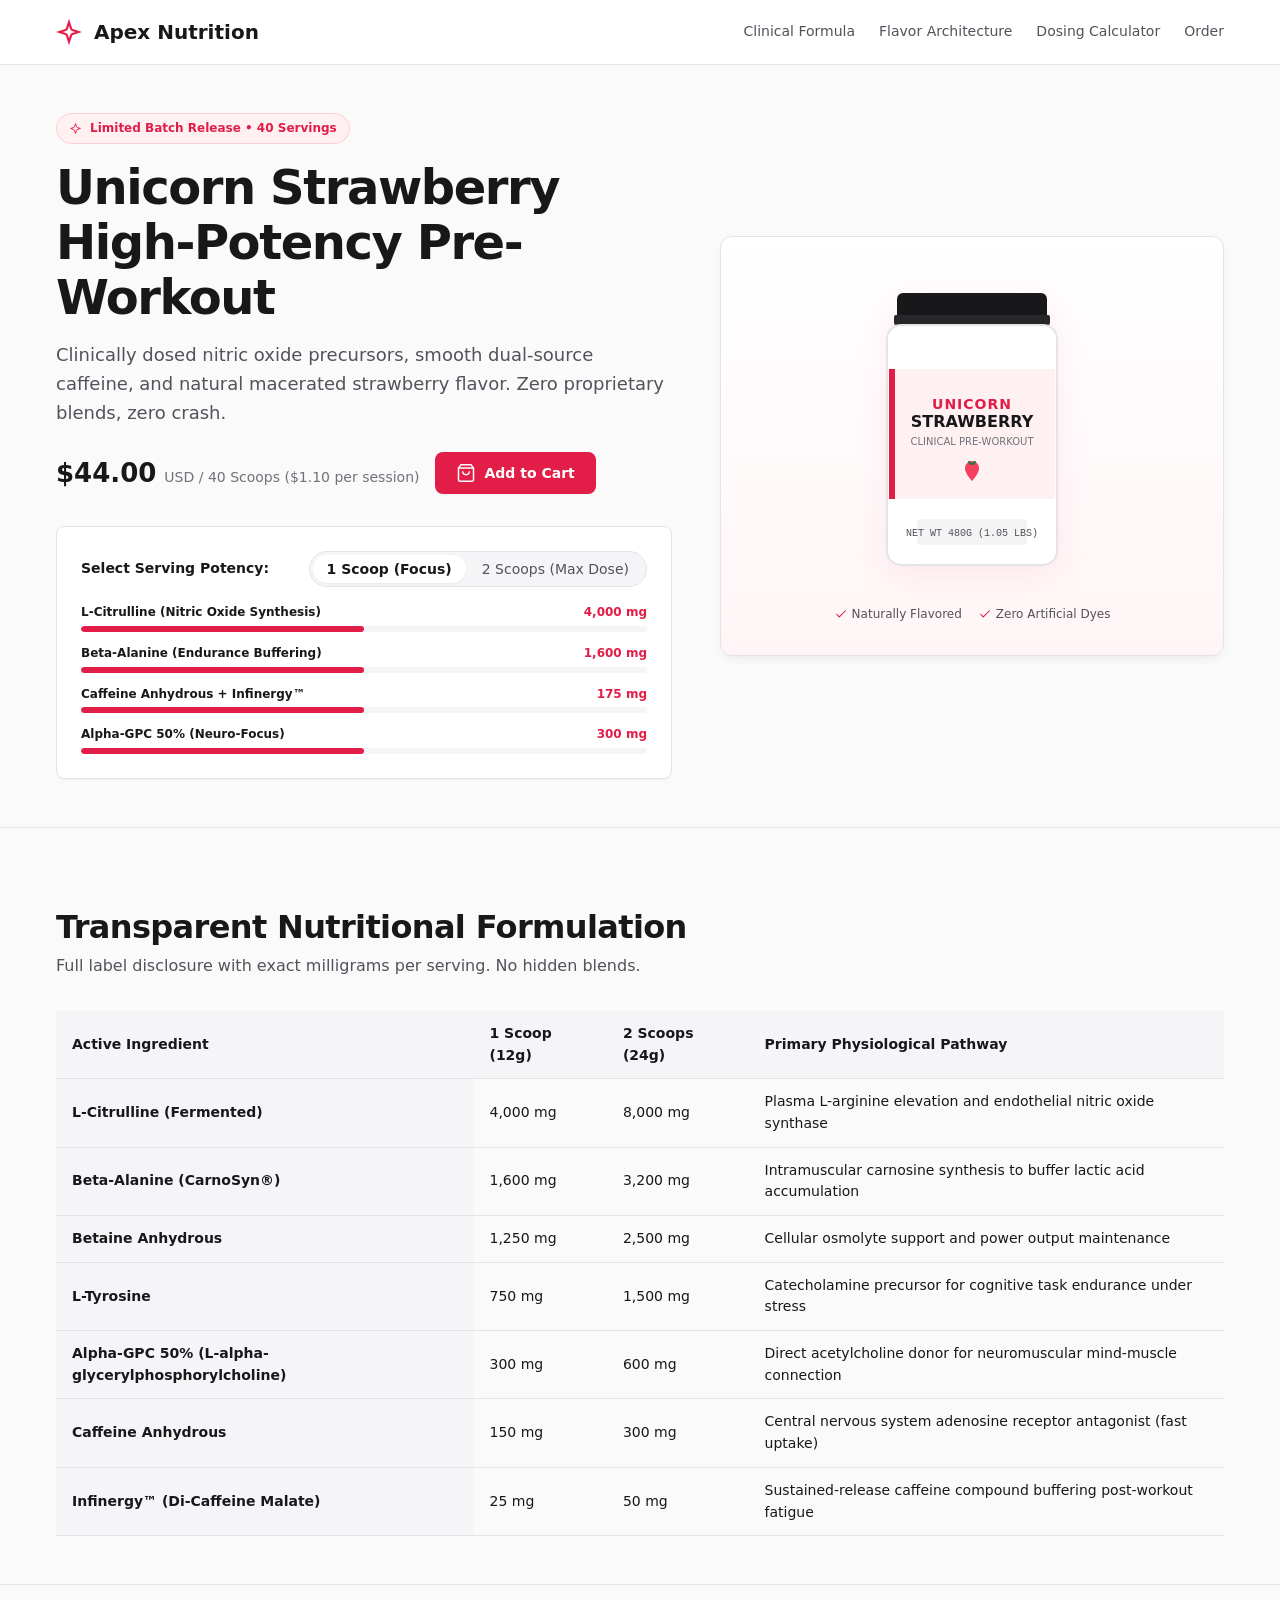
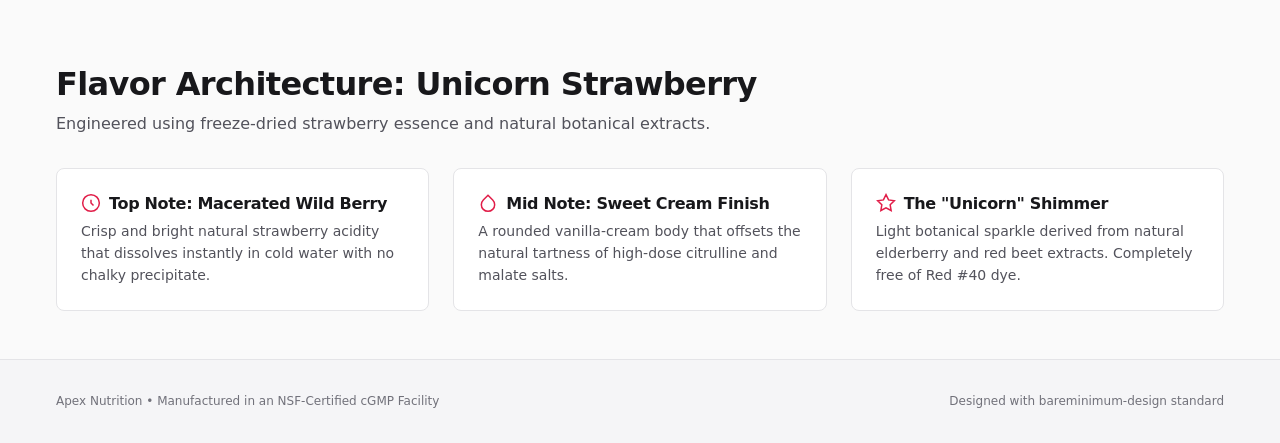
==== unicorn-strawberry-preworkout/index.html @ 386f0d98 "Update bareminimum-design with tailored palettes, purposeful animations, and preworkout demo" ====
<!DOCTYPE html>
<html lang="en">
<head>
  <meta charset="UTF-8">
  <meta name="viewport" content="width=device-width, initial-scale=1.0">
  <title>Unicorn Strawberry — High-Performance Pre-Workout</title>
  <link rel="stylesheet" href="../Skills/bareminimum-design/assets/bareminimum.css">
  <style>
    /* Cohesive Project-Tailored Color Palette: Unicorn Strawberry */
    :root {
      /* Brand Accent Family: Ripe Strawberry Ruby & Cream */
      --bm-accent: #e11d48;
      --bm-accent-hover: #be123c;
      --bm-accent-active: #9f1239;
      --bm-accent-subtle: #fff1f2;
      --bm-accent-border: #fecdd3;
      --bm-accent-contrast: #ffffff;
      --bm-focus-ring: rgba(225, 29, 72, 0.25);

      /* Clean, refined canvas */
      --bm-bg: #fafafa;
      --bm-surface: #f5f5f7;
      --bm-surface-raised: #ffffff;
      --bm-ink: #18181b;
      --bm-ink-muted: #52525b;
      --bm-border: #e4e4e7;

      /* Secondary theme highlights (Soft champagne pearl) */
      --berry-cream: #fff5f6;
      --berry-gold: #d97706;
    }

    /* Masthead */
    .site-header {
      border-bottom: 1px solid var(--bm-border);
      background-color: var(--bm-surface-raised);
      position: sticky;
      top: 0;
      z-index: 20;
    }

    .header-inner {
      display: flex;
      align-items: center;
      justify-content: space-between;
      height: 64px;
    }

    .brand-link {
      display: flex;
      align-items: center;
      gap: var(--bm-space-3);
      font-weight: 700;
      font-size: var(--bm-text-lg);
      color: var(--bm-ink);
      text-decoration: none;
    }

    .brand-mark {
      width: 26px;
      height: 26px;
      color: var(--bm-accent);
      flex-shrink: 0;
    }

    .header-nav {
      display: flex;
      align-items: center;
      gap: var(--bm-space-6);
    }

    .header-nav a {
      font-size: var(--bm-text-sm);
      font-weight: 500;
      color: var(--bm-ink-muted);
      text-decoration: none;
      transition: color var(--bm-duration-fast) var(--bm-ease-out);
    }

    .header-nav a:hover {
      color: var(--bm-accent);
    }

    /* Hero Section: 2-Column Split with Staggered Entrance */
    .hero-split {
      display: grid;
      grid-template-columns: 1.1fr 0.9fr;
      gap: var(--bm-space-12);
      align-items: center;
      padding-top: var(--bm-space-12);
      padding-bottom: var(--bm-space-12);
    }

    @media (max-width: 880px) {
      .hero-split {
        grid-template-columns: 1fr;
        gap: var(--bm-space-8);
      }
    }

    .flavor-tag {
      display: inline-flex;
      align-items: center;
      gap: var(--bm-space-2);
      padding: 5px 12px;
      background-color: var(--bm-accent-subtle);
      border: 1px solid var(--bm-accent-border);
      border-radius: var(--bm-radius-full);
      font-size: var(--bm-text-xs);
      font-weight: 600;
      color: var(--bm-accent);
      margin-bottom: var(--bm-space-4);
    }

    .hero-title {
      font-size: clamp(2.25rem, 3.8vw, 3rem);
      font-weight: 750;
      letter-spacing: -0.03em;
      line-height: 1.15;
      color: var(--bm-ink);
      margin-bottom: var(--bm-space-4);
    }

    .hero-lead {
      font-size: 1.125rem;
      line-height: 1.6;
      color: var(--bm-ink-muted);
      margin-bottom: var(--bm-space-6);
    }

    .action-group {
      display: flex;
      flex-wrap: wrap;
      align-items: center;
      gap: var(--bm-space-4);
      margin-bottom: var(--bm-space-8);
    }

    .price-block {
      display: flex;
      align-items: baseline;
      gap: var(--bm-space-2);
    }

    .price-main {
      font-size: 1.625rem;
      font-weight: 700;
      color: var(--bm-ink);
    }

    .price-servings {
      font-size: var(--bm-text-sm);
      color: var(--bm-ink-subtle);
    }

    /* Product Showcase Card & Visual */
    .showcase-card {
      background: linear-gradient(180deg, #ffffff 0%, var(--berry-cream) 100%);
      border: 1px solid var(--bm-border);
      border-radius: var(--bm-radius-lg);
      padding: var(--bm-space-8);
      box-shadow: var(--bm-shadow-md);
      display: flex;
      flex-direction: column;
      align-items: center;
      position: relative;
      transition: transform var(--bm-duration-normal) var(--bm-ease-out),
                  border-color var(--bm-duration-normal) var(--bm-ease-out);
    }

    .showcase-card:hover {
      border-color: var(--bm-accent-border);
      transform: translateY(-2px);
    }

    .tub-svg {
      width: 100%;
      max-width: 240px;
      height: auto;
      filter: drop-shadow(0 6px 16px rgba(225, 29, 72, 0.08));
    }

    /* Interactive Scoop Selector (Purposeful Animation) */
    .scoop-selector-card {
      margin-top: var(--bm-space-6);
      border: 1px solid var(--bm-border);
      border-radius: var(--bm-radius-md);
      background-color: var(--bm-surface-raised);
      padding: var(--bm-space-6);
      box-shadow: var(--bm-shadow-sm);
    }

    .selector-header {
      display: flex;
      align-items: center;
      justify-content: space-between;
      margin-bottom: var(--bm-space-4);
    }

    .selector-title {
      font-size: var(--bm-text-sm);
      font-weight: 650;
      color: var(--bm-ink);
    }

    .metrics-meter-list {
      display: flex;
      flex-direction: column;
      gap: var(--bm-space-3);
    }

    .meter-row {
      display: flex;
      flex-direction: column;
      gap: 4px;
    }

    .meter-labels {
      display: flex;
      justify-content: space-between;
      font-size: var(--bm-text-xs);
    }

    .meter-name {
      font-weight: 550;
      color: var(--bm-ink);
    }

    .meter-val {
      font-weight: 600;
      color: var(--bm-accent);
      font-variant-numeric: tabular-nums;
      transition: color var(--bm-duration-fast) var(--bm-ease-out);
    }

    .meter-track {
      width: 100%;
      height: 6px;
      background-color: var(--bm-surface);
      border-radius: var(--bm-radius-full);
      overflow: hidden;
    }

    .meter-bar {
      height: 100%;
      background-color: var(--bm-accent);
      border-radius: var(--bm-radius-full);
      transition: width var(--bm-duration-slow) var(--bm-ease-out);
    }

    /* Sections */
    .content-section {
      padding-top: var(--bm-space-12);
      padding-bottom: var(--bm-space-12);
      border-top: 1px solid var(--bm-border);
    }

    .section-title {
      font-size: var(--bm-text-2xl);
      font-weight: 700;
      letter-spacing: -0.02em;
      margin-bottom: var(--bm-space-2);
    }

    .section-lead {
      font-size: var(--bm-text-base);
      color: var(--bm-ink-muted);
      margin-bottom: var(--bm-space-8);
    }

    /* Supplement Facts Table (Data-Dense, Authentic) */
    .supplement-table {
      width: 100%;
      border-collapse: collapse;
      font-size: var(--bm-text-sm);
      margin-top: var(--bm-space-4);
    }

    .supplement-table th,
    .supplement-table td {
      padding: var(--bm-space-3) var(--bm-space-4);
      border-bottom: 1px solid var(--bm-border);
      text-align: left;
    }

    .supplement-table th {
      background-color: var(--bm-surface);
      font-weight: 600;
      color: var(--bm-ink);
    }

    .supplement-table tr:hover td {
      background-color: var(--bm-surface);
    }

    /* Flavor Notes Asymmetric Grid */
    .flavor-breakdown-grid {
      display: grid;
      grid-template-columns: 1fr 1fr 1fr;
      gap: var(--bm-space-6);
      margin-top: var(--bm-space-6);
    }

    @media (max-width: 768px) {
      .flavor-breakdown-grid {
        grid-template-columns: 1fr;
      }
    }

    .flavor-panel {
      background-color: var(--bm-surface-raised);
      border: 1px solid var(--bm-border);
      border-radius: var(--bm-radius-md);
      padding: var(--bm-space-6);
      transition: border-color var(--bm-duration-fast) var(--bm-ease-out);
    }

    .flavor-panel:hover {
      border-color: var(--bm-accent-border);
    }

    .flavor-panel-header {
      display: flex;
      align-items: center;
      gap: var(--bm-space-2);
      margin-bottom: var(--bm-space-2);
    }

    .flavor-panel h3 {
      font-size: var(--bm-text-base);
      font-weight: 650;
      margin: 0;
    }

    .flavor-panel p {
      font-size: var(--bm-text-sm);
      line-height: 1.55;
      color: var(--bm-ink-muted);
      margin: 0;
    }

    /* Site Footer */
    .site-footer {
      border-top: 1px solid var(--bm-border);
      padding: var(--bm-space-8) 0;
      background-color: var(--bm-surface);
      font-size: var(--bm-text-xs);
      color: var(--bm-ink-subtle);
    }

    .footer-inner {
      display: flex;
      justify-content: space-between;
      align-items: center;
      flex-wrap: wrap;
      gap: var(--bm-space-4);
    }
  </style>
</head>
<body>

  <!-- Masthead -->
  <header class="site-header">
    <div class="bm-container header-inner">
      <a href="#" class="brand-link">
        <!-- Lucide Sparkles Vector -->
        <svg class="brand-mark" viewBox="0 0 24 24" fill="none" stroke="currentColor" stroke-width="2">
          <path d="m12 3-1.912 5.813a2 2 0 0 1-1.275 1.275L3 12l5.813 1.912a2 2 0 0 1 1.275 1.275L12 21l1.912-5.813a2 2 0 0 1 1.275-1.275L21 12l-5.813-1.912a2 2 0 0 1-1.275-1.275L12 3Z"/>
        </svg>
        <span>Apex Nutrition</span>
      </a>

      <nav class="header-nav">
        <a href="#formula">Clinical Formula</a>
        <a href="#flavor-notes">Flavor Architecture</a>
        <a href="#dosing">Dosing Calculator</a>
        <a href="#order">Order</a>
      </nav>
    </div>
  </header>

  <main>
    <!-- 2-Column Split Hero (Anti-slop layout with staggered animation) -->
    <section class="bm-container">
      <div class="hero-split">
        <div class="hero-content bm-animate-fade">
          <div class="flavor-tag">
            <svg class="bm-icon" style="width: 13px; height: 13px;" viewBox="0 0 24 24">
              <path d="m12 3-1.912 5.813a2 2 0 0 1-1.275 1.275L3 12l5.813 1.912a2 2 0 0 1 1.275 1.275L12 21l1.912-5.813a2 2 0 0 1 1.275-1.275L21 12l-5.813-1.912a2 2 0 0 1-1.275-1.275L12 3Z"/>
            </svg>
            <span>Limited Batch Release &bull; 40 Servings</span>
          </div>

          <h1 class="hero-title">Unicorn Strawberry High-Potency Pre-Workout</h1>

          <p class="hero-lead">
            Clinically dosed nitric oxide precursors, smooth dual-source caffeine, and natural macerated strawberry flavor. Zero proprietary blends, zero crash.
          </p>

          <div class="action-group" id="order">
            <div class="price-block">
              <span class="price-main">$44.00</span>
              <span class="price-servings">USD / 40 Scoops ($1.10 per session)</span>
            </div>

            <button class="bm-button" id="cart-btn" onclick="addToCart()">
              <svg class="bm-icon" viewBox="0 0 24 24">
                <path d="M6 2 3 6v14a2 2 0 0 0 2 2h14a2 2 0 0 0 2-2V6l-3-4Z"/>
                <path d="M3 6h18"/>
                <path d="M16 10a4 4 0 0 1-8 0"/>
              </svg>
              <span>Add to Cart</span>
            </button>
          </div>

          <!-- Dynamic Scoop Metric Selector (Purposeful Animation) -->
          <div class="scoop-selector-card bm-animate-fade bm-stagger-2">
            <div class="selector-header">
              <span class="selector-title">Select Serving Potency:</span>
              <div class="bm-pill-switch" role="tablist">
                <button type="button" id="scoop-1-btn" class="active" onclick="setScoopMode(1)">1 Scoop (Focus)</button>
                <button type="button" id="scoop-2-btn" onclick="setScoopMode(2)">2 Scoops (Max Dose)</button>
              </div>
            </div>

            <div class="metrics-meter-list">
              <div class="meter-row">
                <div class="meter-labels">
                  <span class="meter-name">L-Citrulline (Nitric Oxide Synthesis)</span>
                  <span class="meter-val" id="val-citrulline">4,000 mg</span>
                </div>
                <div class="meter-track">
                  <div class="meter-bar" id="bar-citrulline" style="width: 50%;"></div>
                </div>
              </div>

              <div class="meter-row">
                <div class="meter-labels">
                  <span class="meter-name">Beta-Alanine (Endurance Buffering)</span>
                  <span class="meter-val" id="val-beta">1,600 mg</span>
                </div>
                <div class="meter-track">
                  <div class="meter-bar" id="bar-beta" style="width: 50%;"></div>
                </div>
              </div>

              <div class="meter-row">
                <div class="meter-labels">
                  <span class="meter-name">Caffeine Anhydrous + Infinergy™</span>
                  <span class="meter-val" id="val-caffeine">175 mg</span>
                </div>
                <div class="meter-track">
                  <div class="meter-bar" id="bar-caffeine" style="width: 50%;"></div>
                </div>
              </div>

              <div class="meter-row">
                <div class="meter-labels">
                  <span class="meter-name">Alpha-GPC 50% (Neuro-Focus)</span>
                  <span class="meter-val" id="val-gpc">300 mg</span>
                </div>
                <div class="meter-track">
                  <div class="meter-bar" id="bar-gpc" style="width: 50%;"></div>
                </div>
              </div>
            </div>
          </div>
        </div>

        <!-- Right Column: Product Tub Schematic Illustration -->
        <div class="showcase-card bm-animate-fade bm-stagger-3">
          <svg class="tub-svg" viewBox="0 0 240 320" fill="none" xmlns="http://www.w3.org/2000/svg">
            <!-- Tub Lid -->
            <rect x="45" y="24" width="150" height="28" rx="6" fill="#18181b"/>
            <rect x="42" y="46" width="156" height="10" rx="2" fill="#27272a"/>

            <!-- Tub Body -->
            <rect x="35" y="56" width="170" height="240" rx="14" fill="#ffffff" stroke="#e4e4e7" stroke-width="2"/>
            
            <!-- Strawberry Color Band on Tub Label -->
            <rect x="37" y="100" width="166" height="130" fill="#fff1f2"/>
            <rect x="37" y="100" width="6" height="130" fill="#e11d48"/>

            <!-- Flavor Title on Tub -->
            <text x="120" y="140" fill="#e11d48" font-family="system-ui, sans-serif" font-weight="700" font-size="14" text-anchor="middle" letter-spacing="1">UNICORN</text>
            <text x="120" y="158" fill="#18181b" font-family="system-ui, sans-serif" font-weight="700" font-size="16" text-anchor="middle">STRAWBERRY</text>
            <text x="120" y="176" fill="#71717a" font-family="system-ui, sans-serif" font-weight="500" font-size="10" text-anchor="middle">CLINICAL PRE-WORKOUT</text>

            <!-- Strawberry Icon Vector on Tub -->
            <g transform="translate(108, 190) scale(1)">
              <path d="M12 2c3.5 0 7 2.5 7 7.5 0 5-7 12.5-7 12.5S5 14.5 5 9.5C5 4.5 8.5 2 12 2z" fill="#f43f5e"/>
              <path d="M9 3c1 2 3 2 3 2s2 0 3-2" stroke="#15803d" stroke-width="2" stroke-linecap="round"/>
            </g>

            <rect x="65" y="250" width="110" height="26" rx="4" fill="#f4f4f5"/>
            <text x="120" y="267" fill="#52525b" font-family="monospace" font-size="10" text-anchor="middle">NET WT 480G (1.05 LBS)</text>
          </svg>

          <div style="margin-top: var(--bm-space-4); display: flex; gap: var(--bm-space-4); font-size: var(--bm-text-xs); color: var(--bm-ink-muted);">
            <span style="display: flex; align-items: center; gap: 4px;">
              <svg class="bm-icon" style="width: 14px; height: 14px; color: var(--bm-accent);" viewBox="0 0 24 24">
                <polyline points="20 6 9 17 4 12"/>
              </svg>
              Naturally Flavored
            </span>
            <span style="display: flex; align-items: center; gap: 4px;">
              <svg class="bm-icon" style="width: 14px; height: 14px; color: var(--bm-accent);" viewBox="0 0 24 24">
                <polyline points="20 6 9 17 4 12"/>
              </svg>
              Zero Artificial Dyes
            </span>
          </div>
        </div>
      </div>
    </section>

    <!-- Transparent Formula Table (No AI buzzwords, actual clinical data) -->
    <section class="content-section" id="formula">
      <div class="bm-container">
        <h2 class="section-title">Transparent Nutritional Formulation</h2>
        <p class="section-lead">Full label disclosure with exact milligrams per serving. No hidden blends.</p>

        <table class="supplement-table">
          <thead>
            <tr>
              <th>Active Ingredient</th>
              <th>1 Scoop (12g)</th>
              <th>2 Scoops (24g)</th>
              <th>Primary Physiological Pathway</th>
            </tr>
          </thead>
          <tbody>
            <tr>
              <th>L-Citrulline (Fermented)</th>
              <td>4,000 mg</td>
              <td>8,000 mg</td>
              <td>Plasma L-arginine elevation and endothelial nitric oxide synthase</td>
            </tr>
            <tr>
              <th>Beta-Alanine (CarnoSyn&reg;)</th>
              <td>1,600 mg</td>
              <td>3,200 mg</td>
              <td>Intramuscular carnosine synthesis to buffer lactic acid accumulation</td>
            </tr>
            <tr>
              <th>Betaine Anhydrous</th>
              <td>1,250 mg</td>
              <td>2,500 mg</td>
              <td>Cellular osmolyte support and power output maintenance</td>
            </tr>
            <tr>
              <th>L-Tyrosine</th>
              <td>750 mg</td>
              <td>1,500 mg</td>
              <td>Catecholamine precursor for cognitive task endurance under stress</td>
            </tr>
            <tr>
              <th>Alpha-GPC 50% (L-alpha-glycerylphosphorylcholine)</th>
              <td>300 mg</td>
              <td>600 mg</td>
              <td>Direct acetylcholine donor for neuromuscular mind-muscle connection</td>
            </tr>
            <tr>
              <th>Caffeine Anhydrous</th>
              <td>150 mg</td>
              <td>300 mg</td>
              <td>Central nervous system adenosine receptor antagonist (fast uptake)</td>
            </tr>
            <tr>
              <th>Infinergy&trade; (Di-Caffeine Malate)</th>
              <td>25 mg</td>
              <td>50 mg</td>
              <td>Sustained-release caffeine compound buffering post-workout fatigue</td>
            </tr>
          </tbody>
        </table>
      </div>
    </section>

    <!-- Flavor Architecture (Asymmetric 3-Panel Breakdown, Not Slop Cards) -->
    <section class="content-section" id="flavor-notes">
      <div class="bm-container">
        <h2 class="section-title">Flavor Architecture: Unicorn Strawberry</h2>
        <p class="section-lead">Engineered using freeze-dried strawberry essence and natural botanical extracts.</p>

        <div class="flavor-breakdown-grid">
          <div class="flavor-panel">
            <div class="flavor-panel-header">
              <svg class="bm-icon" style="color: var(--bm-accent);" viewBox="0 0 24 24">
                <circle cx="12" cy="12" r="10"/>
                <path d="M12 8v4l3 3"/>
              </svg>
              <h3>Top Note: Macerated Wild Berry</h3>
            </div>
            <p>
              Crisp and bright natural strawberry acidity that dissolves instantly in cold water with no chalky precipitate.
            </p>
          </div>

          <div class="flavor-panel">
            <div class="flavor-panel-header">
              <svg class="bm-icon" style="color: var(--bm-accent);" viewBox="0 0 24 24">
                <path d="M12 2.69l5.66 5.66a8 8 0 1 1-11.31 0z"/>
              </svg>
              <h3>Mid Note: Sweet Cream Finish</h3>
            </div>
            <p>
              A rounded vanilla-cream body that offsets the natural tartness of high-dose citrulline and malate salts.
            </p>
          </div>

          <div class="flavor-panel">
            <div class="flavor-panel-header">
              <svg class="bm-icon" style="color: var(--bm-accent);" viewBox="0 0 24 24">
                <polygon points="12 2 15.09 8.26 22 9.27 17 14.14 18.18 21.02 12 17.77 5.82 21.02 7 14.14 2 9.27 8.91 8.26 12 2"/>
              </svg>
              <h3>The "Unicorn" Shimmer</h3>
            </div>
            <p>
              Light botanical sparkle derived from natural elderberry and red beet extracts. Completely free of Red #40 dye.
            </p>
          </div>
        </div>
      </div>
    </section>
  </main>

  <!-- Clean Minimal Footer -->
  <footer class="site-footer">
    <div class="bm-container footer-inner">
      <span>Apex Nutrition &bull; Manufactured in an NSF-Certified cGMP Facility</span>
      <span>Designed with bareminimum-design standard</span>
    </div>
  </footer>

  <script>
    // Purposeful Animation: Dynamic Scoop Potency Switcher
    function setScoopMode(scoops) {
      const btn1 = document.getElementById('scoop-1-btn');
      const btn2 = document.getElementById('scoop-2-btn');

      if (scoops === 1) {
        btn1.classList.add('active');
        btn2.classList.remove('active');

        document.getElementById('val-citrulline').textContent = '4,000 mg';
        document.getElementById('bar-citrulline').style.width = '50%';

        document.getElementById('val-beta').textContent = '1,600 mg';
        document.getElementById('bar-beta').style.width = '50%';

        document.getElementById('val-caffeine').textContent = '175 mg';
        document.getElementById('bar-caffeine').style.width = '50%';

        document.getElementById('val-gpc').textContent = '300 mg';
        document.getElementById('bar-gpc').style.width = '50%';
      } else {
        btn2.classList.add('active');
        btn1.classList.remove('active');

        document.getElementById('val-citrulline').textContent = '8,000 mg';
        document.getElementById('bar-citrulline').style.width = '100%';

        document.getElementById('val-beta').textContent = '3,200 mg';
        document.getElementById('bar-beta').style.width = '100%';

        document.getElementById('val-caffeine').textContent = '350 mg';
        document.getElementById('bar-caffeine').style.width = '100%';

        document.getElementById('val-gpc').textContent = '600 mg';
        document.getElementById('bar-gpc').style.width = '100%';
      }
    }

    // Tactile Add to Cart Feedback
    function addToCart() {
      const btn = document.getElementById('cart-btn');
      btn.innerHTML = `
        <svg class="bm-icon" viewBox="0 0 24 24">
          <polyline points="20 6 9 17 4 12"/>
        </svg>
        <span>Added to Order ($44.00)</span>
      `;
      btn.style.backgroundColor = '#15803d';

      setTimeout(() => {
        btn.innerHTML = `
          <svg class="bm-icon" viewBox="0 0 24 24">
            <path d="M6 2 3 6v14a2 2 0 0 0 2 2h14a2 2 0 0 0 2-2V6l-3-4Z"/>
            <path d="M3 6h18"/>
            <path d="M16 10a4 4 0 0 1-8 0"/>
          </svg>
          <span>Add to Cart</span>
        `;
        btn.style.backgroundColor = '';
      }, 2400);
    }
  </script>
</body>
</html>
---- Skills/bareminimum-design/assets/bareminimum.css ----
/**
 * Bareminimum-Design Baseline Stylesheet
 * 
 * Provides an anti-slop starter foundation for any project:
 * - Legible, human-scale typography (no tiny fonts, minimum 16px body, 14px secondary).
 * - Clean, tailored surface palette (neutral, refined tonal steps; avoids muddy grays and harsh stark blacks).
 * - Cohesive, project-derived action buttons (avoids jarring, unharmonious high-contrast blocks).
 * - Purposeful, layout-safe animations (staggered entrance, tactile hover/active, smooth metric transitions).
 */

:root {
  /* Surface and ink primitives - refined, clean, harmonious */
  --bm-bg: #fafafa;
  --bm-surface: #f4f4f5;
  --bm-surface-raised: #ffffff;
  --bm-surface-subtle: #f0f0f2;
  --bm-ink: #18181b;
  --bm-ink-muted: #52525b;
  --bm-ink-subtle: #71717a;
  --bm-border: #e4e4e7;
  --bm-border-subtle: #f4f4f5;
  --bm-border-strong: #d4d4d8;
  
  /* Project Accent Family (Default neutral-indigo, override per project concept) */
  --bm-accent: #3b82f6;
  --bm-accent-hover: #2563eb;
  --bm-accent-active: #1d4ed8;
  --bm-accent-subtle: #eff6ff;
  --bm-accent-contrast: #ffffff;
  --bm-focus-ring: rgba(59, 130, 246, 0.25);

  /* Typography scale (Ratio ~1.25, clear visual hierarchy) */
  --bm-font-sans: system-ui, -apple-system, BlinkMacSystemFont, "Segoe UI", Roboto, "Helvetica Neue", Arial, sans-serif;
  --bm-font-mono: ui-monospace, SFMono-Regular, Menlo, Monaco, Consolas, "Liberation Mono", "Courier New", monospace;
  
  --bm-text-xs: 0.75rem;    /* 12px: strict floor for auxiliary metadata, timestamps, tags ONLY */
  --bm-text-sm: 0.875rem;   /* 14px: secondary labels, table cells, form inputs */
  --bm-text-base: 1rem;     /* 16px: default body text, baseline read */
  --bm-text-lg: 1.25rem;    /* 20px: subheadings, card titles */
  --bm-text-xl: 1.5rem;     /* 24px: section headings */
  --bm-text-2xl: 2rem;      /* 32px: major titles */
  --bm-text-3xl: 2.5rem;    /* 40px: hero display */

  /* Leading */
  --bm-leading-tight: 1.2;
  --bm-leading-snug: 1.35;
  --bm-leading-normal: 1.55;
  --bm-leading-relaxed: 1.65;

  /* Spacing */
  --bm-space-1: 0.25rem;  /* 4px */
  --bm-space-2: 0.5rem;   /* 8px */
  --bm-space-3: 0.75rem;  /* 12px */
  --bm-space-4: 1rem;      /* 16px */
  --bm-space-6: 1.5rem;    /* 24px */
  --bm-space-8: 2rem;      /* 32px */
  --bm-space-12: 3rem;     /* 48px */
  --bm-space-16: 4rem;     /* 64px */

  /* Radii - restrained, never pill-shaped on cards */
  --bm-radius-sm: 6px;
  --bm-radius-md: 8px;
  --bm-radius-lg: 12px;
  --bm-radius-full: 9999px; /* Reserved strictly for circular badges & pills */

  /* Shadows - soft, clean, never diffuse neon glows */
  --bm-shadow-sm: 0 1px 2px 0 rgba(0, 0, 0, 0.04);
  --bm-shadow-md: 0 4px 12px -2px rgba(0, 0, 0, 0.06), 0 2px 6px -1px rgba(0, 0, 0, 0.03);

  /* Transitions & Curves - performant ease-out curves */
  --bm-ease-out: cubic-bezier(0.16, 1, 0.3, 1);
  --bm-ease-in-out: cubic-bezier(0.4, 0, 0.2, 1);
  --bm-duration-fast: 150ms;
  --bm-duration-normal: 220ms;
  --bm-duration-slow: 350ms;
}

@media (prefers-color-scheme: dark) {
  :root {
    --bm-bg: #111215;
    --bm-surface: #18191e;
    --bm-surface-raised: #1f2026;
    --bm-surface-subtle: #141519;
    --bm-ink: #f4f4f5;
    --bm-ink-muted: #a1a1aa;
    --bm-ink-subtle: #71717a;
    --bm-border: #27272a;
    --bm-border-subtle: #1f2024;
    --bm-border-strong: #3f3f46;
    --bm-shadow-sm: 0 1px 2px 0 rgba(0, 0, 0, 0.35);
    --bm-shadow-md: 0 4px 12px -2px rgba(0, 0, 0, 0.45);
  }
}

/* Base Resets & Typography Floors */
*, *::before, *::after {
  box-sizing: border-box;
  margin: 0;
  padding: 0;
}

html {
  font-size: 16px;
  -webkit-text-size-adjust: 100%;
  text-rendering: optimizeLegibility;
  -webkit-font-smoothing: antialiased;
}

body {
  font-family: var(--bm-font-sans);
  font-size: var(--bm-text-base);
  line-height: var(--bm-leading-normal);
  color: var(--bm-ink);
  background-color: var(--bm-bg);
  min-height: 100vh;
  overflow-x: hidden;
}

/* Reading container constraints */
p, ul, ol {
  max-width: 68ch;
  color: var(--bm-ink);
}

p + p {
  margin-top: var(--bm-space-4);
}

/* Headings: Clear scale, strict ban on uppercase kickers above */
h1, h2, h3, h4, h5, h6 {
  font-weight: 650;
  line-height: var(--bm-leading-tight);
  color: var(--bm-ink);
  letter-spacing: -0.02em;
}

h1 {
  font-size: var(--bm-text-3xl);
  margin-bottom: var(--bm-space-4);
}

h2 {
  font-size: var(--bm-text-2xl);
  margin-top: var(--bm-space-8);
  margin-bottom: var(--bm-space-3);
}

h3 {
  font-size: var(--bm-text-xl);
  margin-top: var(--bm-space-6);
  margin-bottom: var(--bm-space-2);
}

/* Interactive elements */
a {
  color: var(--bm-accent);
  text-decoration: underline;
  text-underline-offset: 3px;
  transition: color var(--bm-duration-fast) var(--bm-ease-out);
}

a:hover {
  color: var(--bm-accent-hover);
}

button, input, select, textarea {
  font-family: inherit;
  font-size: var(--bm-text-sm);
  color: inherit;
}

button {
  cursor: pointer;
}

:focus-visible {
  outline: 2px solid var(--bm-accent);
  outline-offset: 2px;
}

/* Containers and Surfaces */
.bm-container {
  width: 100%;
  max-width: 1200px;
  margin-left: auto;
  margin-right: auto;
  padding-left: var(--bm-space-4);
  padding-right: var(--bm-space-4);
}

.bm-prose-container {
  width: 100%;
  max-width: 720px;
  margin-left: auto;
  margin-right: auto;
  padding-left: var(--bm-space-4);
  padding-right: var(--bm-space-4);
}

/* Anti-slop Card: Crisp single boundary with clean tonal elevation */
.bm-card {
  background-color: var(--bm-surface-raised);
  border: 1px solid var(--bm-border);
  border-radius: var(--bm-radius-md);
  padding: var(--bm-space-6);
  box-shadow: var(--bm-shadow-sm);
  transition: border-color var(--bm-duration-normal) var(--bm-ease-out),
              box-shadow var(--bm-duration-normal) var(--bm-ease-out),
              transform var(--bm-duration-normal) var(--bm-ease-out);
}

/* Action button: Harmonious, tactile, accessible (no harsh disconnected high-contrast) */
.bm-button {
  display: inline-flex;
  align-items: center;
  justify-content: center;
  gap: var(--bm-space-2);
  padding: 0.65rem 1.25rem;
  font-size: var(--bm-text-sm);
  font-weight: 550;
  line-height: 1;
  border-radius: var(--bm-radius-md);
  border: 1px solid transparent;
  background-color: var(--bm-accent);
  color: var(--bm-accent-contrast);
  text-decoration: none;
  box-shadow: var(--bm-shadow-sm);
  transition: background-color var(--bm-duration-fast) var(--bm-ease-out),
              transform var(--bm-duration-fast) var(--bm-ease-out),
              box-shadow var(--bm-duration-fast) var(--bm-ease-out);
}

.bm-button:hover {
  background-color: var(--bm-accent-hover);
  color: var(--bm-accent-contrast);
  transform: translateY(-1px);
  box-shadow: var(--bm-shadow-md);
}

.bm-button:active {
  background-color: var(--bm-accent-active);
  transform: translateY(1px);
  box-shadow: var(--bm-shadow-sm);
}

.bm-button--secondary {
  background-color: var(--bm-surface);
  border-color: var(--bm-border);
  color: var(--bm-ink);
  box-shadow: none;
}

.bm-button--secondary:hover {
  background-color: var(--bm-surface-subtle);
  border-color: var(--bm-border-strong);
  color: var(--bm-ink);
  transform: translateY(-1px);
}

/* Icon integration: optical inline alignment, never oversized floating tile */
.bm-icon {
  display: inline-block;
  width: 1.25rem;
  height: 1.25rem;
  stroke-width: 1.8;
  stroke: currentColor;
  fill: none;
  vertical-align: -0.15em;
  flex-shrink: 0;
  transition: transform var(--bm-duration-fast) var(--bm-ease-out);
}

/* Purposeful, Tasteful Animations */
@keyframes bmFadeInUp {
  from {
    opacity: 0;
    transform: translateY(10px);
  }
  to {
    opacity: 1;
    transform: translateY(0);
  }
}

.bm-animate-fade {
  animation: bmFadeInUp var(--bm-duration-slow) var(--bm-ease-out) both;
}

.bm-stagger-1 { animation-delay: 50ms; }
.bm-stagger-2 { animation-delay: 100ms; }
.bm-stagger-3 { animation-delay: 160ms; }
.bm-stagger-4 { animation-delay: 220ms; }

/* Interactive tab/pill controls */
.bm-pill-switch {
  display: inline-flex;
  background-color: var(--bm-surface);
  border: 1px solid var(--bm-border);
  border-radius: var(--bm-radius-full);
  padding: 3px;
  gap: 2px;
}

.bm-pill-switch button {
  border: none;
  background: transparent;
  padding: 6px 14px;
  font-size: var(--bm-text-sm);
  font-weight: 500;
  border-radius: var(--bm-radius-full);
  color: var(--bm-ink-muted);
  transition: background-color var(--bm-duration-fast) var(--bm-ease-out),
              color var(--bm-duration-fast) var(--bm-ease-out);
}

.bm-pill-switch button.active {
  background-color: var(--bm-surface-raised);
  color: var(--bm-ink);
  font-weight: 600;
  box-shadow: var(--bm-shadow-sm);
}

/* Accessibility: Reduced motion support */
@media (prefers-reduced-motion: reduce) {
  *, *::before, *::after {
    animation-duration: 0.01ms !important;
    animation-iteration-count: 1 !important;
    transition-duration: 0.01ms !important;
    scroll-behavior: auto !important;
  }
}
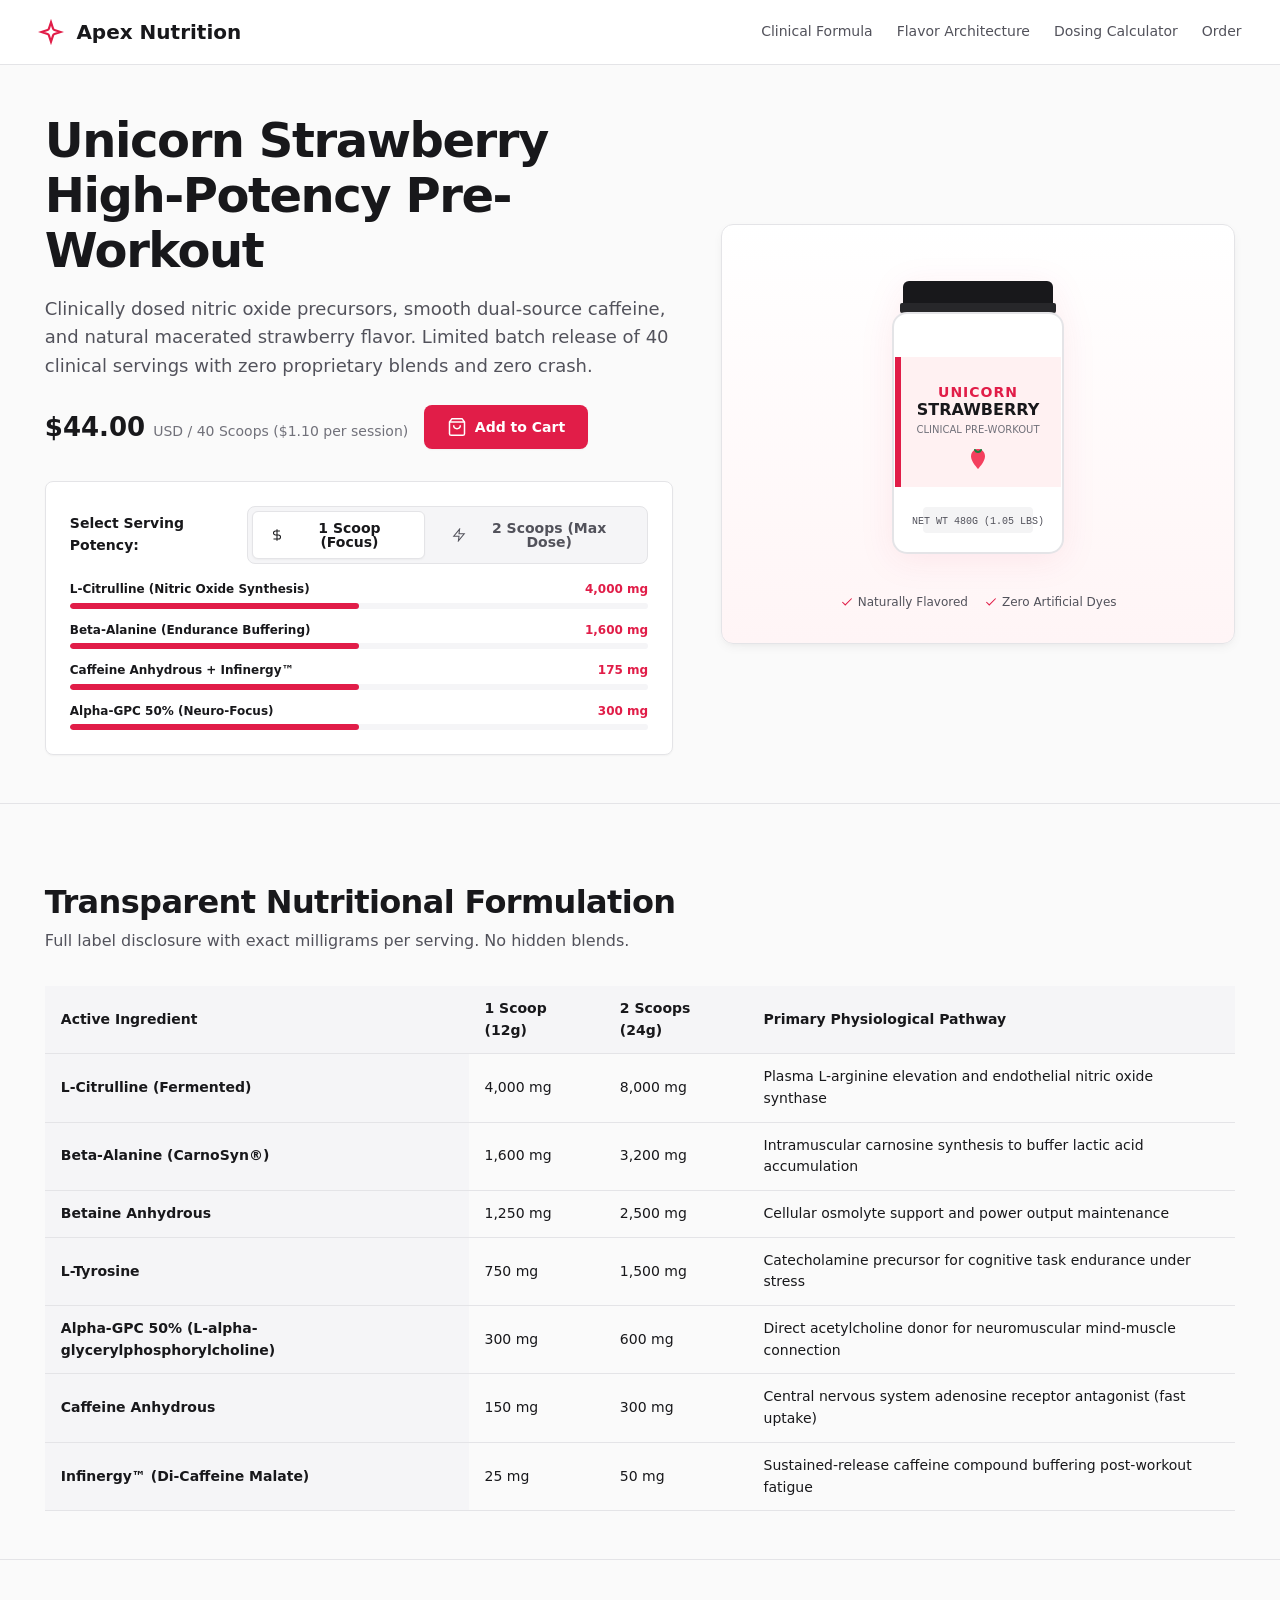
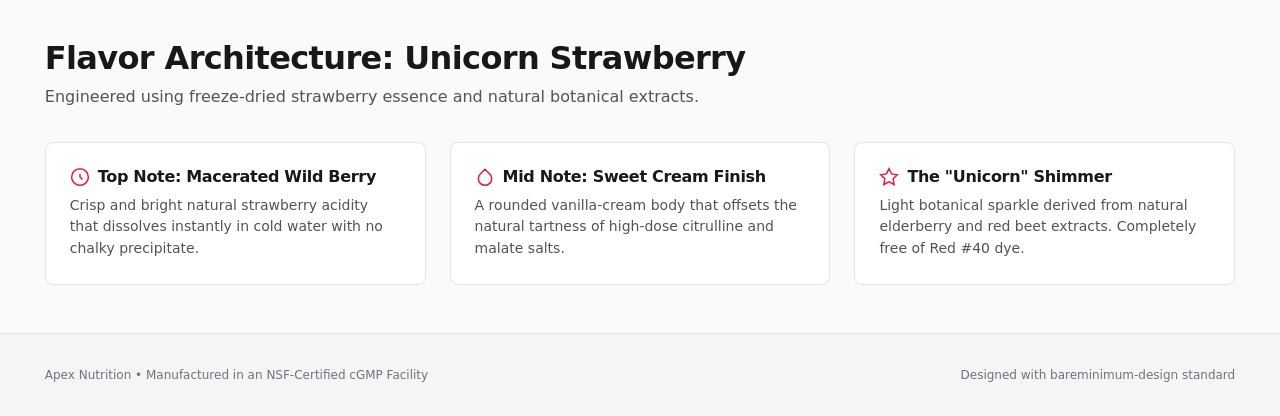
==== commit 589e9c7f: "Enhance bareminimum-design with 1440px canvas, edge-to-edge header, tactile buttons, and Kuro grinde" ====
--- a/unicorn-strawberry-preworkout/index.html
+++ b/unicorn-strawberry-preworkout/index.html
@@ -1,5 +1,6 @@
 <!DOCTYPE html>
 <html lang="en">
+
 <head>
   <meta charset="UTF-8">
   <meta name="viewport" content="width=device-width, initial-scale=1.0">
@@ -165,7 +166,7 @@
       align-items: center;
       position: relative;
       transition: transform var(--bm-duration-normal) var(--bm-ease-out),
-                  border-color var(--bm-duration-normal) var(--bm-ease-out);
+        border-color var(--bm-duration-normal) var(--bm-ease-out);
     }
 
     .showcase-card:hover {
@@ -357,15 +358,17 @@
     }
   </style>
 </head>
+
 <body>
 
-  <!-- Masthead -->
+  <!-- Masthead (Full-bleed edge-to-edge) -->
   <header class="site-header">
-    <div class="bm-container header-inner">
+    <div class="bm-header-fluid header-inner">
       <a href="#" class="brand-link">
         <!-- Lucide Sparkles Vector -->
         <svg class="brand-mark" viewBox="0 0 24 24" fill="none" stroke="currentColor" stroke-width="2">
-          <path d="m12 3-1.912 5.813a2 2 0 0 1-1.275 1.275L3 12l5.813 1.912a2 2 0 0 1 1.275 1.275L12 21l1.912-5.813a2 2 0 0 1 1.275-1.275L21 12l-5.813-1.912a2 2 0 0 1-1.275-1.275L12 3Z"/>
+          <path
+            d="m12 3-1.912 5.813a2 2 0 0 1-1.275 1.275L3 12l5.813 1.912a2 2 0 0 1 1.275 1.275L12 21l1.912-5.813a2 2 0 0 1 1.275-1.275L21 12l-5.813-1.912a2 2 0 0 1-1.275-1.275L12 3Z" />
         </svg>
         <span>Apex Nutrition</span>
       </a>
@@ -380,21 +383,15 @@
   </header>
 
   <main>
-    <!-- 2-Column Split Hero (Anti-slop layout with staggered animation) -->
+    <!-- 2-Column Split Hero (Expansive container, pure heading opener) -->
     <section class="bm-container">
       <div class="hero-split">
         <div class="hero-content bm-animate-fade">
-          <div class="flavor-tag">
-            <svg class="bm-icon" style="width: 13px; height: 13px;" viewBox="0 0 24 24">
-              <path d="m12 3-1.912 5.813a2 2 0 0 1-1.275 1.275L3 12l5.813 1.912a2 2 0 0 1 1.275 1.275L12 21l1.912-5.813a2 2 0 0 1 1.275-1.275L21 12l-5.813-1.912a2 2 0 0 1-1.275-1.275L12 3Z"/>
-            </svg>
-            <span>Limited Batch Release &bull; 40 Servings</span>
-          </div>
-
           <h1 class="hero-title">Unicorn Strawberry High-Potency Pre-Workout</h1>
 
           <p class="hero-lead">
-            Clinically dosed nitric oxide precursors, smooth dual-source caffeine, and natural macerated strawberry flavor. Zero proprietary blends, zero crash.
+            Clinically dosed nitric oxide precursors, smooth dual-source caffeine, and natural macerated strawberry
+            flavor. Limited batch release of 40 clinical servings with zero proprietary blends and zero crash.
           </p>
 
           <div class="action-group" id="order">
@@ -405,21 +402,27 @@
 
             <button class="bm-button" id="cart-btn" onclick="addToCart()">
               <svg class="bm-icon" viewBox="0 0 24 24">
-                <path d="M6 2 3 6v14a2 2 0 0 0 2 2h14a2 2 0 0 0 2-2V6l-3-4Z"/>
-                <path d="M3 6h18"/>
-                <path d="M16 10a4 4 0 0 1-8 0"/>
+                <path d="M6 2 3 6v14a2 2 0 0 0 2 2h14a2 2 0 0 0 2-2V6l-3-4Z" />
+                <path d="M3 6h18" />
+                <path d="M16 10a4 4 0 0 1-8 0" />
               </svg>
               <span>Add to Cart</span>
             </button>
           </div>
 
-          <!-- Dynamic Scoop Metric Selector (Purposeful Animation) -->
+          <!-- Dynamic Scoop Metric Selector (Proper Tactile Buttons) -->
           <div class="scoop-selector-card bm-animate-fade bm-stagger-2">
             <div class="selector-header">
               <span class="selector-title">Select Serving Potency:</span>
-              <div class="bm-pill-switch" role="tablist">
-                <button type="button" id="scoop-1-btn" class="active" onclick="setScoopMode(1)">1 Scoop (Focus)</button>
-                <button type="button" id="scoop-2-btn" onclick="setScoopMode(2)">2 Scoops (Max Dose)</button>
+              <div class="bm-button-group" role="group" aria-label="Serving size selector">
+                <button type="button" id="scoop-1-btn" class="bm-toggle-btn is-active" aria-pressed="true" onclick="setScoopMode(1)">
+                  <svg class="bm-icon" style="width: 14px; height: 14px;" viewBox="0 0 24 24"><path d="M12 2v20M17 5H9.5a3.5 3.5 0 0 0 0 7h5a3.5 3.5 0 0 1 0 7H6"/></svg>
+                  <span>1 Scoop (Focus)</span>
+                </button>
+                <button type="button" id="scoop-2-btn" class="bm-toggle-btn" aria-pressed="false" onclick="setScoopMode(2)">
+                  <svg class="bm-icon" style="width: 14px; height: 14px;" viewBox="0 0 24 24"><path d="M13 2 3 14h9l-1 8 10-12h-9l1-8z"/></svg>
+                  <span>2 Scoops (Max Dose)</span>
+                </button>
               </div>
             </div>
 
@@ -471,41 +474,46 @@
         <div class="showcase-card bm-animate-fade bm-stagger-3">
           <svg class="tub-svg" viewBox="0 0 240 320" fill="none" xmlns="http://www.w3.org/2000/svg">
             <!-- Tub Lid -->
-            <rect x="45" y="24" width="150" height="28" rx="6" fill="#18181b"/>
-            <rect x="42" y="46" width="156" height="10" rx="2" fill="#27272a"/>
+            <rect x="45" y="24" width="150" height="28" rx="6" fill="#18181b" />
+            <rect x="42" y="46" width="156" height="10" rx="2" fill="#27272a" />
 
             <!-- Tub Body -->
-            <rect x="35" y="56" width="170" height="240" rx="14" fill="#ffffff" stroke="#e4e4e7" stroke-width="2"/>
-            
+            <rect x="35" y="56" width="170" height="240" rx="14" fill="#ffffff" stroke="#e4e4e7" stroke-width="2" />
+
             <!-- Strawberry Color Band on Tub Label -->
-            <rect x="37" y="100" width="166" height="130" fill="#fff1f2"/>
-            <rect x="37" y="100" width="6" height="130" fill="#e11d48"/>
+            <rect x="37" y="100" width="166" height="130" fill="#fff1f2" />
+            <rect x="37" y="100" width="6" height="130" fill="#e11d48" />
 
             <!-- Flavor Title on Tub -->
-            <text x="120" y="140" fill="#e11d48" font-family="system-ui, sans-serif" font-weight="700" font-size="14" text-anchor="middle" letter-spacing="1">UNICORN</text>
-            <text x="120" y="158" fill="#18181b" font-family="system-ui, sans-serif" font-weight="700" font-size="16" text-anchor="middle">STRAWBERRY</text>
-            <text x="120" y="176" fill="#71717a" font-family="system-ui, sans-serif" font-weight="500" font-size="10" text-anchor="middle">CLINICAL PRE-WORKOUT</text>
+            <text x="120" y="140" fill="#e11d48" font-family="system-ui, sans-serif" font-weight="700" font-size="14"
+              text-anchor="middle" letter-spacing="1">UNICORN</text>
+            <text x="120" y="158" fill="#18181b" font-family="system-ui, sans-serif" font-weight="700" font-size="16"
+              text-anchor="middle">STRAWBERRY</text>
+            <text x="120" y="176" fill="#71717a" font-family="system-ui, sans-serif" font-weight="500" font-size="10"
+              text-anchor="middle">CLINICAL PRE-WORKOUT</text>
 
             <!-- Strawberry Icon Vector on Tub -->
             <g transform="translate(108, 190) scale(1)">
-              <path d="M12 2c3.5 0 7 2.5 7 7.5 0 5-7 12.5-7 12.5S5 14.5 5 9.5C5 4.5 8.5 2 12 2z" fill="#f43f5e"/>
-              <path d="M9 3c1 2 3 2 3 2s2 0 3-2" stroke="#15803d" stroke-width="2" stroke-linecap="round"/>
+              <path d="M12 2c3.5 0 7 2.5 7 7.5 0 5-7 12.5-7 12.5S5 14.5 5 9.5C5 4.5 8.5 2 12 2z" fill="#f43f5e" />
+              <path d="M9 3c1 2 3 2 3 2s2 0 3-2" stroke="#15803d" stroke-width="2" stroke-linecap="round" />
             </g>
 
-            <rect x="65" y="250" width="110" height="26" rx="4" fill="#f4f4f5"/>
-            <text x="120" y="267" fill="#52525b" font-family="monospace" font-size="10" text-anchor="middle">NET WT 480G (1.05 LBS)</text>
+            <rect x="65" y="250" width="110" height="26" rx="4" fill="#f4f4f5" />
+            <text x="120" y="267" fill="#52525b" font-family="monospace" font-size="10" text-anchor="middle">NET WT 480G
+              (1.05 LBS)</text>
           </svg>
 
-          <div style="margin-top: var(--bm-space-4); display: flex; gap: var(--bm-space-4); font-size: var(--bm-text-xs); color: var(--bm-ink-muted);">
+          <div
+            style="margin-top: var(--bm-space-4); display: flex; gap: var(--bm-space-4); font-size: var(--bm-text-xs); color: var(--bm-ink-muted);">
             <span style="display: flex; align-items: center; gap: 4px;">
               <svg class="bm-icon" style="width: 14px; height: 14px; color: var(--bm-accent);" viewBox="0 0 24 24">
-                <polyline points="20 6 9 17 4 12"/>
+                <polyline points="20 6 9 17 4 12" />
               </svg>
               Naturally Flavored
             </span>
             <span style="display: flex; align-items: center; gap: 4px;">
               <svg class="bm-icon" style="width: 14px; height: 14px; color: var(--bm-accent);" viewBox="0 0 24 24">
-                <polyline points="20 6 9 17 4 12"/>
+                <polyline points="20 6 9 17 4 12" />
               </svg>
               Zero Artificial Dyes
             </span>
@@ -587,20 +595,21 @@
           <div class="flavor-panel">
             <div class="flavor-panel-header">
               <svg class="bm-icon" style="color: var(--bm-accent);" viewBox="0 0 24 24">
-                <circle cx="12" cy="12" r="10"/>
-                <path d="M12 8v4l3 3"/>
+                <circle cx="12" cy="12" r="10" />
+                <path d="M12 8v4l3 3" />
               </svg>
               <h3>Top Note: Macerated Wild Berry</h3>
             </div>
             <p>
-              Crisp and bright natural strawberry acidity that dissolves instantly in cold water with no chalky precipitate.
+              Crisp and bright natural strawberry acidity that dissolves instantly in cold water with no chalky
+              precipitate.
             </p>
           </div>
 
           <div class="flavor-panel">
             <div class="flavor-panel-header">
               <svg class="bm-icon" style="color: var(--bm-accent);" viewBox="0 0 24 24">
-                <path d="M12 2.69l5.66 5.66a8 8 0 1 1-11.31 0z"/>
+                <path d="M12 2.69l5.66 5.66a8 8 0 1 1-11.31 0z" />
               </svg>
               <h3>Mid Note: Sweet Cream Finish</h3>
             </div>
@@ -612,12 +621,14 @@
           <div class="flavor-panel">
             <div class="flavor-panel-header">
               <svg class="bm-icon" style="color: var(--bm-accent);" viewBox="0 0 24 24">
-                <polygon points="12 2 15.09 8.26 22 9.27 17 14.14 18.18 21.02 12 17.77 5.82 21.02 7 14.14 2 9.27 8.91 8.26 12 2"/>
+                <polygon
+                  points="12 2 15.09 8.26 22 9.27 17 14.14 18.18 21.02 12 17.77 5.82 21.02 7 14.14 2 9.27 8.91 8.26 12 2" />
               </svg>
               <h3>The "Unicorn" Shimmer</h3>
             </div>
             <p>
-              Light botanical sparkle derived from natural elderberry and red beet extracts. Completely free of Red #40 dye.
+              Light botanical sparkle derived from natural elderberry and red beet extracts. Completely free of Red #40
+              dye.
             </p>
           </div>
         </div>
@@ -640,8 +651,10 @@
       const btn2 = document.getElementById('scoop-2-btn');
 
       if (scoops === 1) {
-        btn1.classList.add('active');
-        btn2.classList.remove('active');
+        btn1.classList.add('is-active');
+        btn1.setAttribute('aria-pressed', 'true');
+        btn2.classList.remove('is-active');
+        btn2.setAttribute('aria-pressed', 'false');
 
         document.getElementById('val-citrulline').textContent = '4,000 mg';
         document.getElementById('bar-citrulline').style.width = '50%';
@@ -655,8 +668,10 @@
         document.getElementById('val-gpc').textContent = '300 mg';
         document.getElementById('bar-gpc').style.width = '50%';
       } else {
-        btn2.classList.add('active');
-        btn1.classList.remove('active');
+        btn2.classList.add('is-active');
+        btn2.setAttribute('aria-pressed', 'true');
+        btn1.classList.remove('is-active');
+        btn1.setAttribute('aria-pressed', 'false');
 
         document.getElementById('val-citrulline').textContent = '8,000 mg';
         document.getElementById('bar-citrulline').style.width = '100%';
@@ -697,4 +712,5 @@
     }
   </script>
 </body>
-</html>
+
+</html>
--- a/Skills/bareminimum-design/assets/bareminimum.css
+++ b/Skills/bareminimum-design/assets/bareminimum.css
@@ -3,8 +3,10 @@
  * 
  * Provides an anti-slop starter foundation for any project:
  * - Legible, human-scale typography (no tiny fonts, minimum 16px body, 14px secondary).
+ * - Full-bleed edge-to-edge header support with expansive modern canvas width (max-width 1440px).
+ * - STRICT BAN: Absolutely no mini-titles, tags, badges, or kickers above main headings.
+ * - Robust, tactile button controls (proper toggle buttons, segmented switches, primary actions).
  * - Clean, tailored surface palette (neutral, refined tonal steps; avoids muddy grays and harsh stark blacks).
- * - Cohesive, project-derived action buttons (avoids jarring, unharmonious high-contrast blocks).
  * - Purposeful, layout-safe animations (staggered entrance, tactile hover/active, smooth metric transitions).
  */
 
@@ -39,10 +41,10 @@
   --bm-text-lg: 1.25rem;    /* 20px: subheadings, card titles */
   --bm-text-xl: 1.5rem;     /* 24px: section headings */
   --bm-text-2xl: 2rem;      /* 32px: major titles */
-  --bm-text-3xl: 2.5rem;    /* 40px: hero display */
+  --bm-text-3xl: 2.75rem;   /* 44px: hero display */
 
   /* Leading */
-  --bm-leading-tight: 1.2;
+  --bm-leading-tight: 1.15;
   --bm-leading-snug: 1.35;
   --bm-leading-normal: 1.55;
   --bm-leading-relaxed: 1.65;
@@ -178,19 +180,29 @@
   outline-offset: 2px;
 }
 
-/* Containers and Surfaces */
+/* Expansive Container: Modern generous width, never cramped */
 .bm-container {
   width: 100%;
-  max-width: 1200px;
+  max-width: 1440px;
   margin-left: auto;
   margin-right: auto;
-  padding-left: var(--bm-space-4);
-  padding-right: var(--bm-space-4);
+  padding-left: max(1.5rem, 3.5vw);
+  padding-right: max(1.5rem, 3.5vw);
+}
+
+/* Full-bleed edge-to-edge header layout */
+.bm-header-fluid {
+  width: 100%;
+  padding-left: max(1.5rem, 3vw);
+  padding-right: max(1.5rem, 3vw);
+  display: flex;
+  align-items: center;
+  justify-content: space-between;
 }
 
 .bm-prose-container {
   width: 100%;
-  max-width: 720px;
+  max-width: 760px;
   margin-left: auto;
   margin-right: auto;
   padding-left: var(--bm-space-4);
@@ -209,15 +221,15 @@
               transform var(--bm-duration-normal) var(--bm-ease-out);
 }
 
-/* Action button: Harmonious, tactile, accessible (no harsh disconnected high-contrast) */
+/* Primary Action Button: Harmonious, tactile, accessible */
 .bm-button {
   display: inline-flex;
   align-items: center;
   justify-content: center;
   gap: var(--bm-space-2);
-  padding: 0.65rem 1.25rem;
+  padding: 0.7rem 1.35rem;
   font-size: var(--bm-text-sm);
-  font-weight: 550;
+  font-weight: 600;
   line-height: 1;
   border-radius: var(--bm-radius-md);
   border: 1px solid transparent;
@@ -255,6 +267,52 @@
   border-color: var(--bm-border-strong);
   color: var(--bm-ink);
   transform: translateY(-1px);
+}
+
+/* Proper Toggle Button Groups (Replacing weak raw text outlines) */
+.bm-button-group {
+  display: inline-flex;
+  gap: var(--bm-space-2);
+  align-items: center;
+  background-color: var(--bm-surface);
+  border: 1px solid var(--bm-border);
+  border-radius: var(--bm-radius-md);
+  padding: 4px;
+}
+
+.bm-toggle-btn {
+  display: inline-flex;
+  align-items: center;
+  justify-content: center;
+  gap: var(--bm-space-2);
+  padding: 0.55rem 1.1rem;
+  font-size: var(--bm-text-sm);
+  font-weight: 550;
+  line-height: 1;
+  border-radius: var(--bm-radius-sm);
+  border: 1px solid transparent;
+  background: transparent;
+  color: var(--bm-ink-muted);
+  cursor: pointer;
+  transition: background-color var(--bm-duration-fast) var(--bm-ease-out),
+              color var(--bm-duration-fast) var(--bm-ease-out),
+              border-color var(--bm-duration-fast) var(--bm-ease-out),
+              box-shadow var(--bm-duration-fast) var(--bm-ease-out),
+              transform var(--bm-duration-fast) var(--bm-ease-out);
+}
+
+.bm-toggle-btn:hover {
+  color: var(--bm-ink);
+  background-color: var(--bm-surface-subtle);
+}
+
+.bm-toggle-btn.is-active,
+.bm-toggle-btn[aria-pressed="true"] {
+  background-color: var(--bm-surface-raised);
+  border-color: var(--bm-border);
+  color: var(--bm-ink);
+  font-weight: 650;
+  box-shadow: var(--bm-shadow-sm);
 }
 
 /* Icon integration: optical inline alignment, never oversized floating tile */
@@ -274,7 +332,7 @@
 @keyframes bmFadeInUp {
   from {
     opacity: 0;
-    transform: translateY(10px);
+    transform: translateY(12px);
   }
   to {
     opacity: 1;
@@ -286,39 +344,10 @@
   animation: bmFadeInUp var(--bm-duration-slow) var(--bm-ease-out) both;
 }
 
-.bm-stagger-1 { animation-delay: 50ms; }
-.bm-stagger-2 { animation-delay: 100ms; }
-.bm-stagger-3 { animation-delay: 160ms; }
-.bm-stagger-4 { animation-delay: 220ms; }
-
-/* Interactive tab/pill controls */
-.bm-pill-switch {
-  display: inline-flex;
-  background-color: var(--bm-surface);
-  border: 1px solid var(--bm-border);
-  border-radius: var(--bm-radius-full);
-  padding: 3px;
-  gap: 2px;
-}
-
-.bm-pill-switch button {
-  border: none;
-  background: transparent;
-  padding: 6px 14px;
-  font-size: var(--bm-text-sm);
-  font-weight: 500;
-  border-radius: var(--bm-radius-full);
-  color: var(--bm-ink-muted);
-  transition: background-color var(--bm-duration-fast) var(--bm-ease-out),
-              color var(--bm-duration-fast) var(--bm-ease-out);
-}
-
-.bm-pill-switch button.active {
-  background-color: var(--bm-surface-raised);
-  color: var(--bm-ink);
-  font-weight: 600;
-  box-shadow: var(--bm-shadow-sm);
-}
+.bm-stagger-1 { animation-delay: 60ms; }
+.bm-stagger-2 { animation-delay: 120ms; }
+.bm-stagger-3 { animation-delay: 180ms; }
+.bm-stagger-4 { animation-delay: 240ms; }
 
 /* Accessibility: Reduced motion support */
 @media (prefers-reduced-motion: reduce) {
